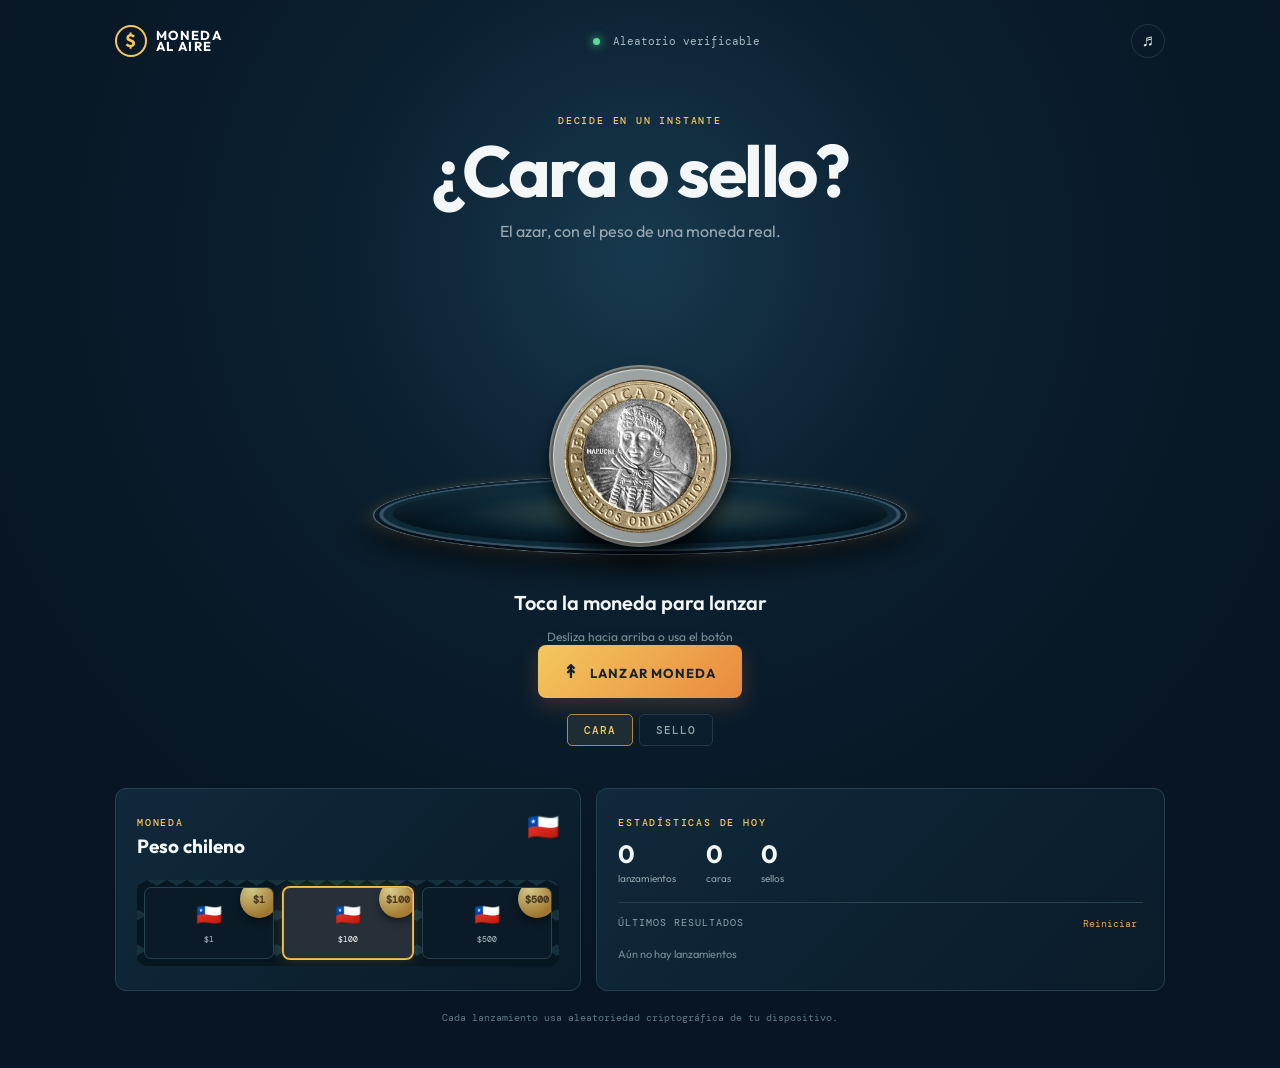
==== index.html @ 04840268 "Incorporar monedas chilenas realistas de 1 100 y 500 pesos" ====
<!doctype html>
<html lang="es">
<head>
  <meta charset="UTF-8" />
  <meta name="viewport" content="width=device-width, initial-scale=1.0" />
  <meta name="theme-color" content="#071524" />
  <meta name="apple-mobile-web-app-capable" content="yes" />
  <meta name="apple-mobile-web-app-status-bar-style" content="black-translucent" />
  <link rel="icon" href="icon.svg" type="image/svg+xml" />
  <link rel="apple-touch-icon" href="icon.svg" />
  <link rel="manifest" href="manifest.webmanifest" />
  <title>Moneda al Aire</title>
  <link rel="preconnect" href="https://fonts.googleapis.com">
  <link rel="preconnect" href="https://fonts.gstatic.com" crossorigin>
  <link href="https://fonts.googleapis.com/css2?family=DM+Mono:wght@400;500&family=Outfit:wght@400;500;600;700&display=swap" rel="stylesheet">
  <link rel="stylesheet" href="styles.css" />
  <link rel="stylesheet" href="physics.css" />
</head>
<body>
  <main class="app-shell">
    <header>
      <a class="brand" href="#"><span class="brand-coin">$</span><span>MONEDA<br>AL AIRE</span></a>
      <div class="fairness"><span></span> Aleatorio verificable</div>
      <button id="soundBtn" class="icon-btn" aria-label="Activar o desactivar sonido">♬</button>
    </header>

    <section class="hero">
      <div class="eyebrow">DECIDE EN UN INSTANTE</div>
      <h1>¿Cara o sello?</h1>
      <p>El azar, con el peso de una moneda real.</p>
    </section>

    <section class="stage" aria-live="polite">
      <div class="arena" aria-hidden="true"><span class="arena-rim"></span><span class="arena-mark">MONEDA AL AIRE</span></div>
      <div class="coin-rig" id="coinRig">
        <div class="coin-shadow"></div>
        <button id="coin" class="coin clp" aria-label="Lanzar moneda">
          <span class="coin-edge"></span>
          <span class="coin-face heads"><img src="assets/coins/clp100-heads.png" alt="Anverso de moneda chilena de 100 pesos: mujer mapuche" /></span>
          <span class="coin-face tails"><img src="assets/coins/clp100-tails.jpg" alt="Reverso de moneda chilena de 100 pesos: Escudo Nacional" /></span>
        </button>
      </div>
      <div id="result" class="result">Toca la moneda para lanzar</div>
      <p id="hint" class="hint">Desliza hacia arriba o usa el botón</p>
    </section>

    <section class="controls">
      <button id="flipBtn" class="flip-btn"><span>↟</span> LANZAR MONEDA</button>
      <div class="choice-row" role="group" aria-label="Tu elección">
        <button class="choice active" data-choice="Cara">CARA</button>
        <button class="choice" data-choice="Sello">SELLO</button>
      </div>
    </section>

    <section class="panel-grid">
      <article class="panel currency-panel">
        <div class="panel-top"><div><span class="label">MONEDA</span><h2 id="currencyName">Peso chileno</h2></div><span id="currencyFlag" class="flag">🇨🇱</span></div>
        <div class="coin-picker" id="coinPicker">
          <button class="currency" data-currency="clp1" data-name="$1 chileno · histórica" data-flag="🇨🇱" data-unit="$1" data-mass="2.20" data-diameter="15.5" data-thickness="1.36" data-heads="assets/coins/clp1-heads.png" data-tails="assets/coins/clp1-tails.jpg"><span>🇨🇱</span><small>$1</small></button>
          <button class="currency selected" data-currency="clp" data-name="$100 chileno" data-flag="🇨🇱" data-unit="$100" data-mass="7.58" data-diameter="23.5" data-thickness="1.70" data-heads="assets/coins/clp100-heads.png" data-tails="assets/coins/clp100-tails.jpg"><span>🇨🇱</span><small>$100</small></button>
          <button class="currency" data-currency="clp500" data-name="$500 chileno" data-flag="🇨🇱" data-unit="$500" data-mass="6.5" data-diameter="26" data-thickness="1.55" data-heads="assets/coins/clp500-heads.png" data-tails="assets/coins/clp500-tails.jpg"><span>🇨🇱</span><small>$500</small></button>
        </div>
      </article>
      <article class="panel stats-panel">
        <span class="label">ESTADÍSTICAS DE HOY</span>
        <div class="stats"><div><b id="totalFlips">0</b><span>lanzamientos</span></div><div><b id="headsCount">0</b><span>caras</span></div><div><b id="tailsCount">0</b><span>sellos</span></div></div>
        <div class="history-title"><span>ÚLTIMOS RESULTADOS</span><button id="resetBtn">Reiniciar</button></div>
        <div id="history" class="history"><span class="empty">Aún no hay lanzamientos</span></div>
      </article>
    </section>
    <p class="footnote">Cada lanzamiento usa aleatoriedad criptográfica de tu dispositivo.</p>
  </main>
  <script src="app-v2.js"></script>
</body>
</html>
---- styles.css ----
:root{--ink:#f4f7f7;--muted:#9aaab2;--line:#213442;--navy:#071524;--panel:#0b1e2d;--accent:#f7c85b;--orange:#e98238}*{box-sizing:border-box}body{margin:0;color:var(--ink);font-family:Outfit,system-ui;background:radial-gradient(circle at 50% 24%,#17394d 0,#0b2030 29%,#071524 67%);min-height:100vh}.app-shell{width:min(1050px,92vw);margin:auto;padding:24px 0 34px}header{display:flex;align-items:center;justify-content:space-between}.brand{display:flex;gap:9px;align-items:center;color:#fff;text-decoration:none;font-weight:700;line-height:.87;letter-spacing:1.3px;font-size:13px}.brand-coin{border:2px solid var(--accent);border-radius:50%;width:32px;height:32px;display:grid;place-items:center;color:var(--accent);font-size:18px}.fairness{font-family:'DM Mono';font-size:11px;color:#a8bac3}.fairness span{display:inline-block;width:7px;height:7px;border-radius:50%;background:#59db9b;box-shadow:0 0 10px #59db9b;margin-right:6px}.icon-btn{border:1px solid var(--line);background:transparent;color:#dbe6e6;border-radius:50%;width:34px;height:34px;font-size:17px}.hero{text-align:center;margin-top:56px}.eyebrow,.label{font:500 10px 'DM Mono';letter-spacing:1.8px;color:var(--accent)}h1{font-size:clamp(42px,7vw,72px);letter-spacing:-2.6px;margin:8px 0 0;line-height:1}.hero p{color:var(--muted);margin:14px 0}.stage{height:342px;position:relative;display:grid;place-items:center;padding-top:10px}.coin-shadow{width:175px;height:28px;border-radius:50%;background:#02090f;filter:blur(12px);opacity:.8;position:absolute;top:259px}.coin{z-index:1;position:relative;width:174px;height:174px;border:0;border-radius:50%;padding:0;cursor:pointer;transform-style:preserve-3d;background:transparent;filter:drop-shadow(0 14px 9px #0008)}.coin-face{position:absolute;inset:0;border-radius:50%;backface-visibility:hidden;display:flex;flex-direction:column;align-items:center;justify-content:center;border:7px double #7a5423;box-shadow:inset 0 0 0 4px #d4a54a,inset 10px 10px 20px #fff5,inset -12px -9px 22px #532f13;color:#684317;text-shadow:0 1px #ffe8a5;background:radial-gradient(circle at 33% 25%,#ffe49a,#dcae4a 48%,#9d682a 100%)}.coin-face b{font-size:36px;line-height:.9}.coin-face small{font:500 9px 'DM Mono';letter-spacing:1.5px;text-align:center;margin:7px}.coin-face i{font-style:normal;font-size:29px;font-weight:700}.year{position:absolute;top:15px;font:8px 'DM Mono';letter-spacing:1px}.tails{transform:rotateY(180deg)}.usd .coin-face{background:radial-gradient(circle at 33% 25%,#fff,#b6bec1 50%,#596368);color:#344045;border-color:#4e5d61}.eur .coin-face{background:radial-gradient(circle at 33% 25%,#f6ee97,#d7a824 50%,#8b5a11);color:#714c0b;border-color:#775014}.jpy .coin-face{background:radial-gradient(circle at 33% 25%,#f6fafb,#becbd1 50%,#75868c);color:#32464d;border-color:#5c747d}.spinning{animation:flip 1.75s cubic-bezier(.18,.75,.24,1) forwards}@keyframes flip{0%{transform:translateY(0) rotateY(0)}18%{transform:translateY(-145px) rotateY(600deg)}64%{transform:translateY(-72px) rotateY(1700deg)}100%{transform:translateY(0) rotateY(var(--end))}}.result{position:absolute;top:280px;font-size:20px;font-weight:600}.hint{position:absolute;top:307px;font-size:12px;color:#79909b}.controls{text-align:center}.flip-btn{background:linear-gradient(135deg,#f4c85e,#e9893e);border:0;border-radius:8px;padding:15px 25px;color:#16232b;font:700 13px Outfit;letter-spacing:1.2px;box-shadow:0 7px 22px #e7863b38}.flip-btn span{font-size:18px;margin-right:7px}.choice-row{margin-top:16px;display:flex;justify-content:center;gap:6px}.choice{font:500 11px 'DM Mono';letter-spacing:1px;color:#97a7ac;padding:8px 16px;background:#0b1e2d;border:1px solid #233947;border-radius:5px}.choice.active{color:var(--accent);border-color:#b28a3d;background:#1d2d33}.panel-grid{display:grid;grid-template-columns:1fr 1.22fr;gap:15px;margin-top:42px}.panel{background:linear-gradient(135deg,#10293a,#0a1b29);border:1px solid #254151;border-radius:11px;padding:21px}.panel-top{display:flex;justify-content:space-between;align-items:flex-start}.panel h2{font-size:19px;margin:4px 0}.flag{font-size:26px}.coin-picker{display:flex;gap:9px;margin-top:18px}.currency{border:1px solid #284250;background:#0a1b27;color:#b9c8ce;border-radius:7px;padding:8px 6px;flex:1;font:10px 'DM Mono'}.currency span{font-size:21px;display:block;margin-bottom:3px}.currency.selected{border-color:#dfad4c;background:#273039;color:#fff}.stats{display:flex;gap:30px;margin:12px 0 17px}.stats div{display:flex;flex-direction:column}.stats b{font-size:25px;line-height:1}.stats span{font-size:10px;color:#8ca0aa;margin-top:5px}.history-title{border-top:1px solid #27404e;padding-top:13px;display:flex;justify-content:space-between;font:10px 'DM Mono';letter-spacing:1px;color:#91a5ae}.history-title button{color:#e5a951;background:none;border:0;font:10px 'DM Mono';cursor:pointer}.history{display:flex;gap:6px;align-items:center;min-height:31px;margin-top:7px}.history .item{width:27px;height:27px;border-radius:50%;display:grid;place-items:center;font-size:13px;border:1px solid #d7a546;color:#715222;background:#e6b34c}.history .item.tail{background:#87979b;color:#33434a;border-color:#9da9aa}.empty{font-size:11px;color:#758c97}.footnote{text-align:center;color:#607884;font:10px 'DM Mono';margin-top:20px}@media(max-width:650px){.fairness{display:none}.hero{margin-top:42px}.stage{height:318px}.panel-grid{grid-template-columns:1fr}.stats{gap:22px}.app-shell{padding-top:16px}.coin{width:155px;height:155px}.coin-shadow{top:242px}.result{top:264px}.hint{top:292px}}
---- physics.css ----
.stage{height:390px;perspective:900px;overflow:visible}
.arena{position:absolute;top:182px;width:min(520px,88vw);height:150px;border-radius:50%;transform:rotateX(65deg);background:radial-gradient(ellipse at 50% 40%,#193d4d 0,#0a2635 43%,#05131d 70%);border:4px solid #385365;box-shadow:inset 0 0 0 9px #0e2a39,inset 0 18px 35px #4e778329,0 30px 50px #000a}
.arena-rim{position:absolute;inset:-10px;border:1px solid #6b8390;border-radius:50%;box-shadow:0 0 22px #e7ba5530}
.arena-mark{position:absolute;width:100%;text-align:center;top:94px;color:#66808a;font:500 9px 'DM Mono';letter-spacing:3px}
.coin-rig{z-index:2;position:absolute;top:111px;width:180px;height:180px;transform-style:preserve-3d;will-change:transform}
.coin-rig .coin-shadow{width:152px;height:24px;left:14px;top:161px;opacity:.66;will-change:transform,opacity}
.coin-rig .coin{position:absolute;inset:0;margin:auto;width:var(--coin-size,174px);height:var(--coin-size,174px);will-change:transform;touch-action:none;user-select:none;-webkit-user-select:none;transition:width .28s ease,height .28s ease}
.coin-rig .coin::after{content:"";position:absolute;inset:8px;border-radius:50%;z-index:5;pointer-events:none;background:linear-gradient(125deg,#fff9 0%,#fff0 24%,#fff0 68%,#0005 100%);mix-blend-mode:soft-light}
.arena::after{content:"";position:absolute;inset:24px 70px;border-radius:50%;background:radial-gradient(ellipse,#f6cb6130 0,#f6cb6100 70%);filter:blur(7px)}
.coin-edge{position:absolute;inset:2px;border-radius:50%;transform:translateZ(calc(-1 * var(--edge-depth,6px)));background:repeating-linear-gradient(90deg,#586164 0 2px,#d4dad8 2px 3px,#8d6c2d 3px 5px);box-shadow:0 0 0 var(--edge-depth,6px) #8b8f8c}
.coin-face{box-shadow:inset 0 0 0 4px #d4a54a,inset 12px 13px 22px #fff7,inset -14px -12px 25px #532f13,0 0 0 2px #5d391b}
.coin-face{overflow:hidden;border:0;background:#9aa0a0!important;box-shadow:inset 0 0 0 1px #ffffff8c,0 0 0 2px #5d5b53,0 5px 12px #0007}
.coin-face img{position:absolute;inset:-1%;width:102%;height:102%;object-fit:cover;display:block;filter:contrast(1.09) saturate(.94) brightness(.98);transform:translateZ(1px);backface-visibility:hidden}
.clp1 .coin-face img{inset:-50%;width:200%;height:200%}
.coin-face::after{content:"";position:absolute;inset:0;border-radius:inherit;pointer-events:none;background:linear-gradient(125deg,#fff9 0%,#fff1 25%,#fff0 52%,#0005 100%);mix-blend-mode:soft-light;z-index:3}
.clp .coin-face{background:radial-gradient(circle at 34% 27%,#f7faf9 0 12%,#a9b3b5 48%,#d6a644 49%,#f4d06b 69%,#88511c 100%);border-color:#73501f;color:#4b5557;text-shadow:0 1px #fff8}
.clp1 .coin-face{background:radial-gradient(circle at 31% 22%,#f9ffff 0,#c4d0d1 38%,#758589 72%,#37464a 100%);border-color:#68797e;color:#344448;text-shadow:0 1px #fff9}
.clp500 .coin-face{background:radial-gradient(circle at 34% 27%,#fff0a0 0 44%,#adb8ba 45%,#f2f5ef 69%,#617176 100%);border-color:#66787b;color:#604719;text-shadow:0 1px #fff8}
.clp1 .coin-face b,.clp500 .coin-face b{font-size:22px;letter-spacing:-1px}
.clp1 .coin-face,.clp1 .coin-edge{border-radius:0;clip-path:polygon(29.3% 0,70.7% 0,100% 29.3%,100% 70.7%,70.7% 100%,29.3% 100%,0 70.7%,0 29.3%)}
.clp1 .coin-face::after{border-radius:0;clip-path:inherit}
.clp1 .coin-edge{background:linear-gradient(135deg,#eef1ef,#747c7d 42%,#cdd1cf 62%,#50595a);box-shadow:none;transform:translateZ(calc(-1 * var(--edge-depth,5px))) scale(1.035)}
.clp .coin-edge{background:repeating-linear-gradient(90deg,#705322 0 8px,#d8b251 8px 11px,#a9afb0 11px 18px,#50595c 18px 21px)}
.clp500 .coin-edge{background:repeating-linear-gradient(90deg,#4c5559 0 2px,#e5e8e3 2px 4px,#717b7d 4px 6px)}
.coin-face b,.coin-face small,.coin-face i,.coin-face .year{position:relative;z-index:2}
.coin-picker{padding:7px;border-radius:10px;overflow-x:auto;justify-content:flex-start;background-color:#071721;background-image:linear-gradient(30deg,#17303d 12%,transparent 12.5%,transparent 87%,#17303d 87.5%,#17303d),linear-gradient(150deg,#17303d 12%,transparent 12.5%,transparent 87%,#17303d 87.5%,#17303d);background-size:20px 35px;scrollbar-width:none}.coin-picker::-webkit-scrollbar{display:none}
.currency{position:relative;overflow:hidden;min-width:72px;min-height:72px;backdrop-filter:blur(5px)}
.currency::after{content:attr(data-unit);position:absolute;right:-5px;top:-8px;width:38px;height:38px;border-radius:50%;display:grid;place-items:center;color:#5b421b;font:bold 10px 'DM Mono';background:radial-gradient(circle at 30% 25%,#fff0a1,#c28d32 70%);box-shadow:0 4px 8px #0008;opacity:.82}
.currency.selected{box-shadow:0 0 0 1px #f2c153,0 0 16px #eeb84e38}
.result{top:335px}.hint{top:362px}
@media(max-width:650px){.stage{height:370px}.coin-rig{width:184px;height:184px;top:106px}.coin-rig .coin{width:min(var(--coin-size,155px),174px);height:min(var(--coin-size,155px),174px)}.coin-rig .coin-shadow{width:134px;left:25px;top:158px}.arena{top:176px;height:135px}.result{top:321px}.hint{top:348px}}
@media(prefers-reduced-motion:reduce){.coin-rig,.coin,.coin-shadow{animation-duration:.01ms!important}}
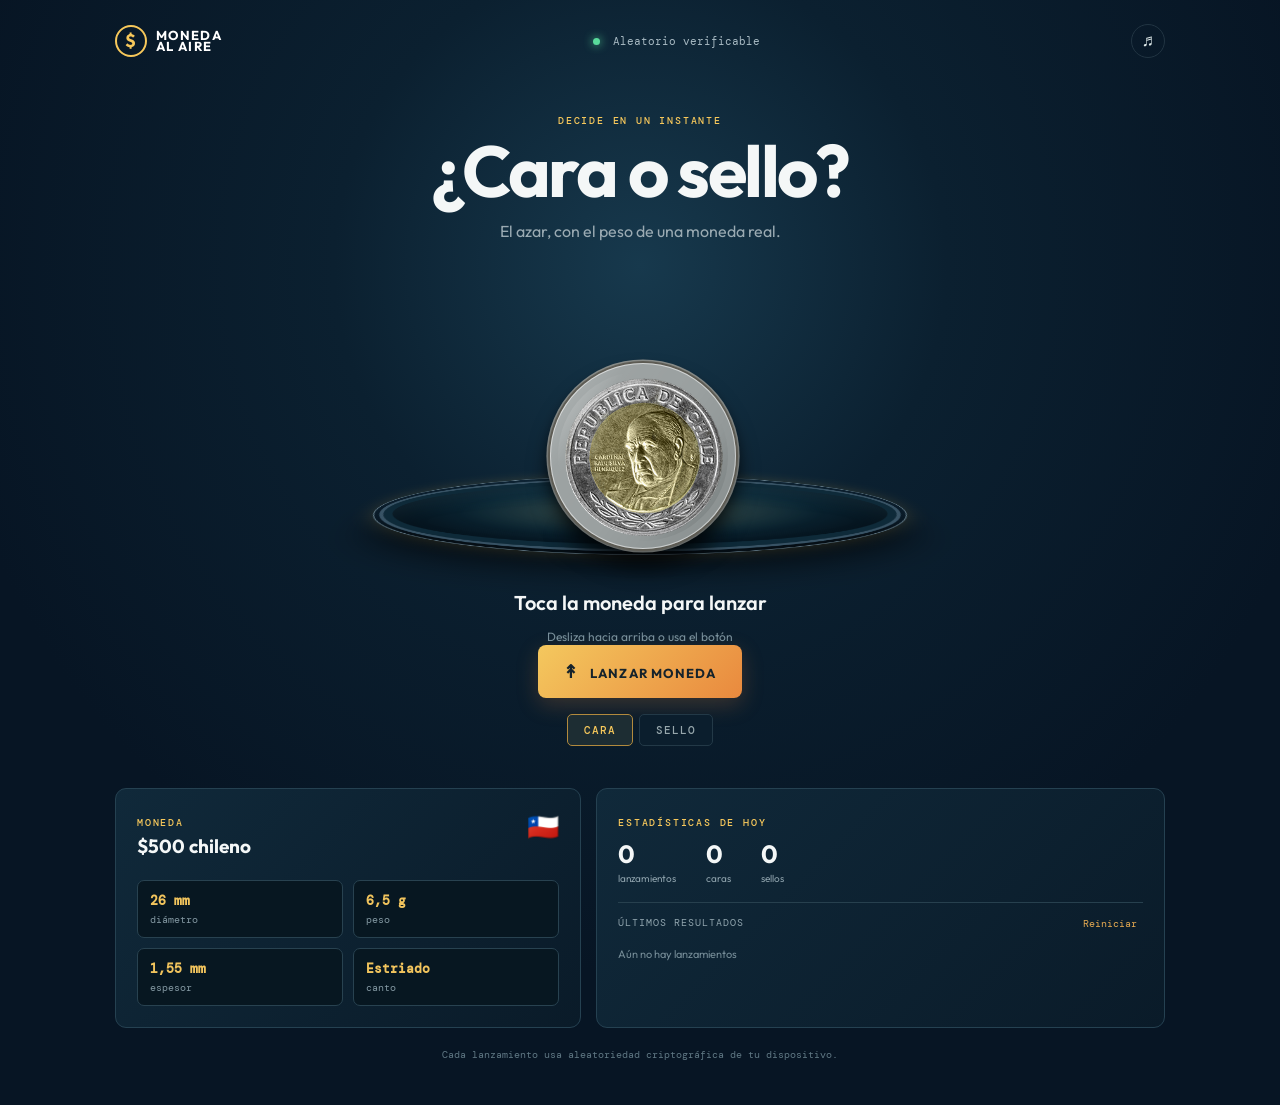
==== commit da7d6d2a: "Dejar solo la moneda chilena de 500 pesos" ====
--- a/index.html
+++ b/index.html
@@ -32,12 +32,12 @@
 
     <section class="stage" aria-live="polite">
       <div class="arena" aria-hidden="true"><span class="arena-rim"></span><span class="arena-mark">MONEDA AL AIRE</span></div>
-      <div class="coin-rig" id="coinRig">
+      <div class="coin-rig" id="coinRig" style="--coin-size:186px;--edge-depth:5.6px">
         <div class="coin-shadow"></div>
-        <button id="coin" class="coin clp" aria-label="Lanzar moneda">
+        <button id="coin" class="coin clp500" data-mass="6.5" data-thickness="1.55" aria-label="Lanzar moneda chilena de 500 pesos">
           <span class="coin-edge"></span>
-          <span class="coin-face heads"><img src="assets/coins/clp100-heads.png" alt="Anverso de moneda chilena de 100 pesos: mujer mapuche" /></span>
-          <span class="coin-face tails"><img src="assets/coins/clp100-tails.jpg" alt="Reverso de moneda chilena de 100 pesos: Escudo Nacional" /></span>
+          <span class="coin-face heads"><img src="assets/coins/clp500-heads.png" alt="Anverso de moneda chilena de 500 pesos: cardenal Raúl Silva Henríquez" /></span>
+          <span class="coin-face tails"><img src="assets/coins/clp500-tails.jpg" alt="Reverso de moneda chilena de 500 pesos" /></span>
         </button>
       </div>
       <div id="result" class="result">Toca la moneda para lanzar</div>
@@ -54,11 +54,12 @@
 
     <section class="panel-grid">
       <article class="panel currency-panel">
-        <div class="panel-top"><div><span class="label">MONEDA</span><h2 id="currencyName">Peso chileno</h2></div><span id="currencyFlag" class="flag">🇨🇱</span></div>
-        <div class="coin-picker" id="coinPicker">
-          <button class="currency" data-currency="clp1" data-name="$1 chileno · histórica" data-flag="🇨🇱" data-unit="$1" data-mass="2.20" data-diameter="15.5" data-thickness="1.36" data-heads="assets/coins/clp1-heads.png" data-tails="assets/coins/clp1-tails.jpg"><span>🇨🇱</span><small>$1</small></button>
-          <button class="currency selected" data-currency="clp" data-name="$100 chileno" data-flag="🇨🇱" data-unit="$100" data-mass="7.58" data-diameter="23.5" data-thickness="1.70" data-heads="assets/coins/clp100-heads.png" data-tails="assets/coins/clp100-tails.jpg"><span>🇨🇱</span><small>$100</small></button>
-          <button class="currency" data-currency="clp500" data-name="$500 chileno" data-flag="🇨🇱" data-unit="$500" data-mass="6.5" data-diameter="26" data-thickness="1.55" data-heads="assets/coins/clp500-heads.png" data-tails="assets/coins/clp500-tails.jpg"><span>🇨🇱</span><small>$500</small></button>
+        <div class="panel-top"><div><span class="label">MONEDA</span><h2 id="currencyName">$500 chileno</h2></div><span id="currencyFlag" class="flag">🇨🇱</span></div>
+        <div class="coin-specs" aria-label="Características físicas">
+          <span><b>26 mm</b> diámetro</span>
+          <span><b>6,5 g</b> peso</span>
+          <span><b>1,55 mm</b> espesor</span>
+          <span><b>Estriado</b> canto</span>
         </div>
       </article>
       <article class="panel stats-panel">
--- a/physics.css
+++ b/physics.css
@@ -11,22 +11,15 @@
 .coin-face{box-shadow:inset 0 0 0 4px #d4a54a,inset 12px 13px 22px #fff7,inset -14px -12px 25px #532f13,0 0 0 2px #5d391b}
 .coin-face{overflow:hidden;border:0;background:#9aa0a0!important;box-shadow:inset 0 0 0 1px #ffffff8c,0 0 0 2px #5d5b53,0 5px 12px #0007}
 .coin-face img{position:absolute;inset:-1%;width:102%;height:102%;object-fit:cover;display:block;filter:contrast(1.09) saturate(.94) brightness(.98);transform:translateZ(1px);backface-visibility:hidden}
-.clp1 .coin-face img{inset:-50%;width:200%;height:200%}
 .coin-face::after{content:"";position:absolute;inset:0;border-radius:inherit;pointer-events:none;background:linear-gradient(125deg,#fff9 0%,#fff1 25%,#fff0 52%,#0005 100%);mix-blend-mode:soft-light;z-index:3}
-.clp .coin-face{background:radial-gradient(circle at 34% 27%,#f7faf9 0 12%,#a9b3b5 48%,#d6a644 49%,#f4d06b 69%,#88511c 100%);border-color:#73501f;color:#4b5557;text-shadow:0 1px #fff8}
-.clp1 .coin-face{background:radial-gradient(circle at 31% 22%,#f9ffff 0,#c4d0d1 38%,#758589 72%,#37464a 100%);border-color:#68797e;color:#344448;text-shadow:0 1px #fff9}
 .clp500 .coin-face{background:radial-gradient(circle at 34% 27%,#fff0a0 0 44%,#adb8ba 45%,#f2f5ef 69%,#617176 100%);border-color:#66787b;color:#604719;text-shadow:0 1px #fff8}
-.clp1 .coin-face b,.clp500 .coin-face b{font-size:22px;letter-spacing:-1px}
-.clp1 .coin-face,.clp1 .coin-edge{border-radius:0;clip-path:polygon(29.3% 0,70.7% 0,100% 29.3%,100% 70.7%,70.7% 100%,29.3% 100%,0 70.7%,0 29.3%)}
-.clp1 .coin-face::after{border-radius:0;clip-path:inherit}
-.clp1 .coin-edge{background:linear-gradient(135deg,#eef1ef,#747c7d 42%,#cdd1cf 62%,#50595a);box-shadow:none;transform:translateZ(calc(-1 * var(--edge-depth,5px))) scale(1.035)}
-.clp .coin-edge{background:repeating-linear-gradient(90deg,#705322 0 8px,#d8b251 8px 11px,#a9afb0 11px 18px,#50595c 18px 21px)}
 .clp500 .coin-edge{background:repeating-linear-gradient(90deg,#4c5559 0 2px,#e5e8e3 2px 4px,#717b7d 4px 6px)}
 .coin-face b,.coin-face small,.coin-face i,.coin-face .year{position:relative;z-index:2}
 .coin-picker{padding:7px;border-radius:10px;overflow-x:auto;justify-content:flex-start;background-color:#071721;background-image:linear-gradient(30deg,#17303d 12%,transparent 12.5%,transparent 87%,#17303d 87.5%,#17303d),linear-gradient(150deg,#17303d 12%,transparent 12.5%,transparent 87%,#17303d 87.5%,#17303d);background-size:20px 35px;scrollbar-width:none}.coin-picker::-webkit-scrollbar{display:none}
 .currency{position:relative;overflow:hidden;min-width:72px;min-height:72px;backdrop-filter:blur(5px)}
 .currency::after{content:attr(data-unit);position:absolute;right:-5px;top:-8px;width:38px;height:38px;border-radius:50%;display:grid;place-items:center;color:#5b421b;font:bold 10px 'DM Mono';background:radial-gradient(circle at 30% 25%,#fff0a1,#c28d32 70%);box-shadow:0 4px 8px #0008;opacity:.82}
 .currency.selected{box-shadow:0 0 0 1px #f2c153,0 0 16px #eeb84e38}
+.coin-specs{display:grid;grid-template-columns:repeat(2,1fr);gap:10px;margin-top:18px}.coin-specs span{padding:11px 12px;border:1px solid #284250;border-radius:7px;background:#071721;color:#8499a3;font:10px 'DM Mono'}.coin-specs b{display:block;margin-bottom:4px;color:#f1c45d;font-size:13px}
 .result{top:335px}.hint{top:362px}
 @media(max-width:650px){.stage{height:370px}.coin-rig{width:184px;height:184px;top:106px}.coin-rig .coin{width:min(var(--coin-size,155px),174px);height:min(var(--coin-size,155px),174px)}.coin-rig .coin-shadow{width:134px;left:25px;top:158px}.arena{top:176px;height:135px}.result{top:321px}.hint{top:348px}}
 @media(prefers-reduced-motion:reduce){.coin-rig,.coin,.coin-shadow{animation-duration:.01ms!important}}
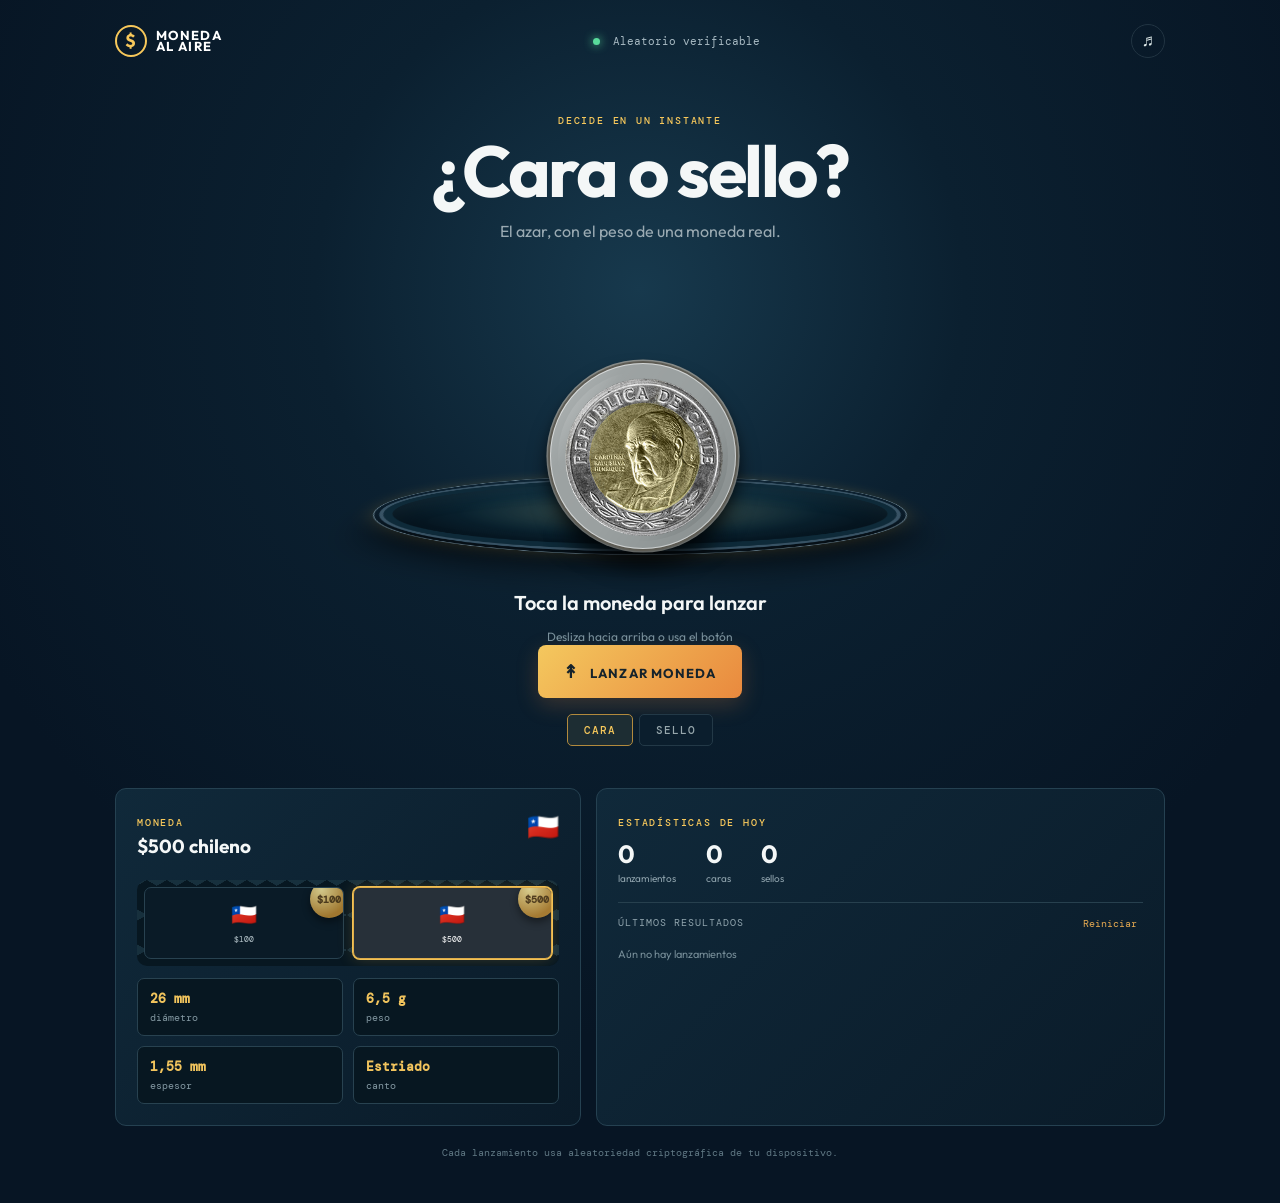
==== commit 2e29b1b2: "Restaurar moneda chilena de 100 pesos junto a 500" ====
--- a/index.html
+++ b/index.html
@@ -55,11 +55,15 @@
     <section class="panel-grid">
       <article class="panel currency-panel">
         <div class="panel-top"><div><span class="label">MONEDA</span><h2 id="currencyName">$500 chileno</h2></div><span id="currencyFlag" class="flag">🇨🇱</span></div>
+        <div class="coin-picker" id="coinPicker" aria-label="Seleccionar moneda chilena">
+          <button class="currency" data-currency="clp100" data-name="$100 chileno" data-unit="$100" data-mass="7.58" data-diameter="23.5" data-thickness="1.70" data-heads="assets/coins/clp100-heads.png" data-tails="assets/coins/clp100-tails.jpg"><span>🇨🇱</span><small>$100</small></button>
+          <button class="currency selected" data-currency="clp500" data-name="$500 chileno" data-unit="$500" data-mass="6.5" data-diameter="26" data-thickness="1.55" data-heads="assets/coins/clp500-heads.png" data-tails="assets/coins/clp500-tails.jpg"><span>🇨🇱</span><small>$500</small></button>
+        </div>
         <div class="coin-specs" aria-label="Características físicas">
-          <span><b>26 mm</b> diámetro</span>
-          <span><b>6,5 g</b> peso</span>
-          <span><b>1,55 mm</b> espesor</span>
-          <span><b>Estriado</b> canto</span>
+          <span><b id="specDiameter">26 mm</b> diámetro</span>
+          <span><b id="specMass">6,5 g</b> peso</span>
+          <span><b id="specThickness">1,55 mm</b> espesor</span>
+          <span><b id="specEdge">Estriado</b> canto</span>
         </div>
       </article>
       <article class="panel stats-panel">
--- a/physics.css
+++ b/physics.css
@@ -13,13 +13,15 @@
 .coin-face img{position:absolute;inset:-1%;width:102%;height:102%;object-fit:cover;display:block;filter:contrast(1.09) saturate(.94) brightness(.98);transform:translateZ(1px);backface-visibility:hidden}
 .coin-face::after{content:"";position:absolute;inset:0;border-radius:inherit;pointer-events:none;background:linear-gradient(125deg,#fff9 0%,#fff1 25%,#fff0 52%,#0005 100%);mix-blend-mode:soft-light;z-index:3}
 .clp500 .coin-face{background:radial-gradient(circle at 34% 27%,#fff0a0 0 44%,#adb8ba 45%,#f2f5ef 69%,#617176 100%);border-color:#66787b;color:#604719;text-shadow:0 1px #fff8}
+.clp100 .coin-face{background:radial-gradient(circle at 34% 27%,#f7faf9 0 44%,#d6a644 45%,#f4d06b 69%,#88511c 100%);border-color:#73501f;color:#4b5557;text-shadow:0 1px #fff8}
+.clp100 .coin-edge{background:repeating-linear-gradient(90deg,#705322 0 8px,#d8b251 8px 11px,#a9afb0 11px 18px,#50595c 18px 21px)}
 .clp500 .coin-edge{background:repeating-linear-gradient(90deg,#4c5559 0 2px,#e5e8e3 2px 4px,#717b7d 4px 6px)}
 .coin-face b,.coin-face small,.coin-face i,.coin-face .year{position:relative;z-index:2}
 .coin-picker{padding:7px;border-radius:10px;overflow-x:auto;justify-content:flex-start;background-color:#071721;background-image:linear-gradient(30deg,#17303d 12%,transparent 12.5%,transparent 87%,#17303d 87.5%,#17303d),linear-gradient(150deg,#17303d 12%,transparent 12.5%,transparent 87%,#17303d 87.5%,#17303d);background-size:20px 35px;scrollbar-width:none}.coin-picker::-webkit-scrollbar{display:none}
 .currency{position:relative;overflow:hidden;min-width:72px;min-height:72px;backdrop-filter:blur(5px)}
 .currency::after{content:attr(data-unit);position:absolute;right:-5px;top:-8px;width:38px;height:38px;border-radius:50%;display:grid;place-items:center;color:#5b421b;font:bold 10px 'DM Mono';background:radial-gradient(circle at 30% 25%,#fff0a1,#c28d32 70%);box-shadow:0 4px 8px #0008;opacity:.82}
 .currency.selected{box-shadow:0 0 0 1px #f2c153,0 0 16px #eeb84e38}
-.coin-specs{display:grid;grid-template-columns:repeat(2,1fr);gap:10px;margin-top:18px}.coin-specs span{padding:11px 12px;border:1px solid #284250;border-radius:7px;background:#071721;color:#8499a3;font:10px 'DM Mono'}.coin-specs b{display:block;margin-bottom:4px;color:#f1c45d;font-size:13px}
+.coin-specs{display:grid;grid-template-columns:repeat(2,1fr);gap:10px;margin-top:12px}.coin-specs span{padding:11px 12px;border:1px solid #284250;border-radius:7px;background:#071721;color:#8499a3;font:10px 'DM Mono'}.coin-specs b{display:block;margin-bottom:4px;color:#f1c45d;font-size:13px}
 .result{top:335px}.hint{top:362px}
 @media(max-width:650px){.stage{height:370px}.coin-rig{width:184px;height:184px;top:106px}.coin-rig .coin{width:min(var(--coin-size,155px),174px);height:min(var(--coin-size,155px),174px)}.coin-rig .coin-shadow{width:134px;left:25px;top:158px}.arena{top:176px;height:135px}.result{top:321px}.hint{top:348px}}
 @media(prefers-reduced-motion:reduce){.coin-rig,.coin,.coin-shadow{animation-duration:.01ms!important}}
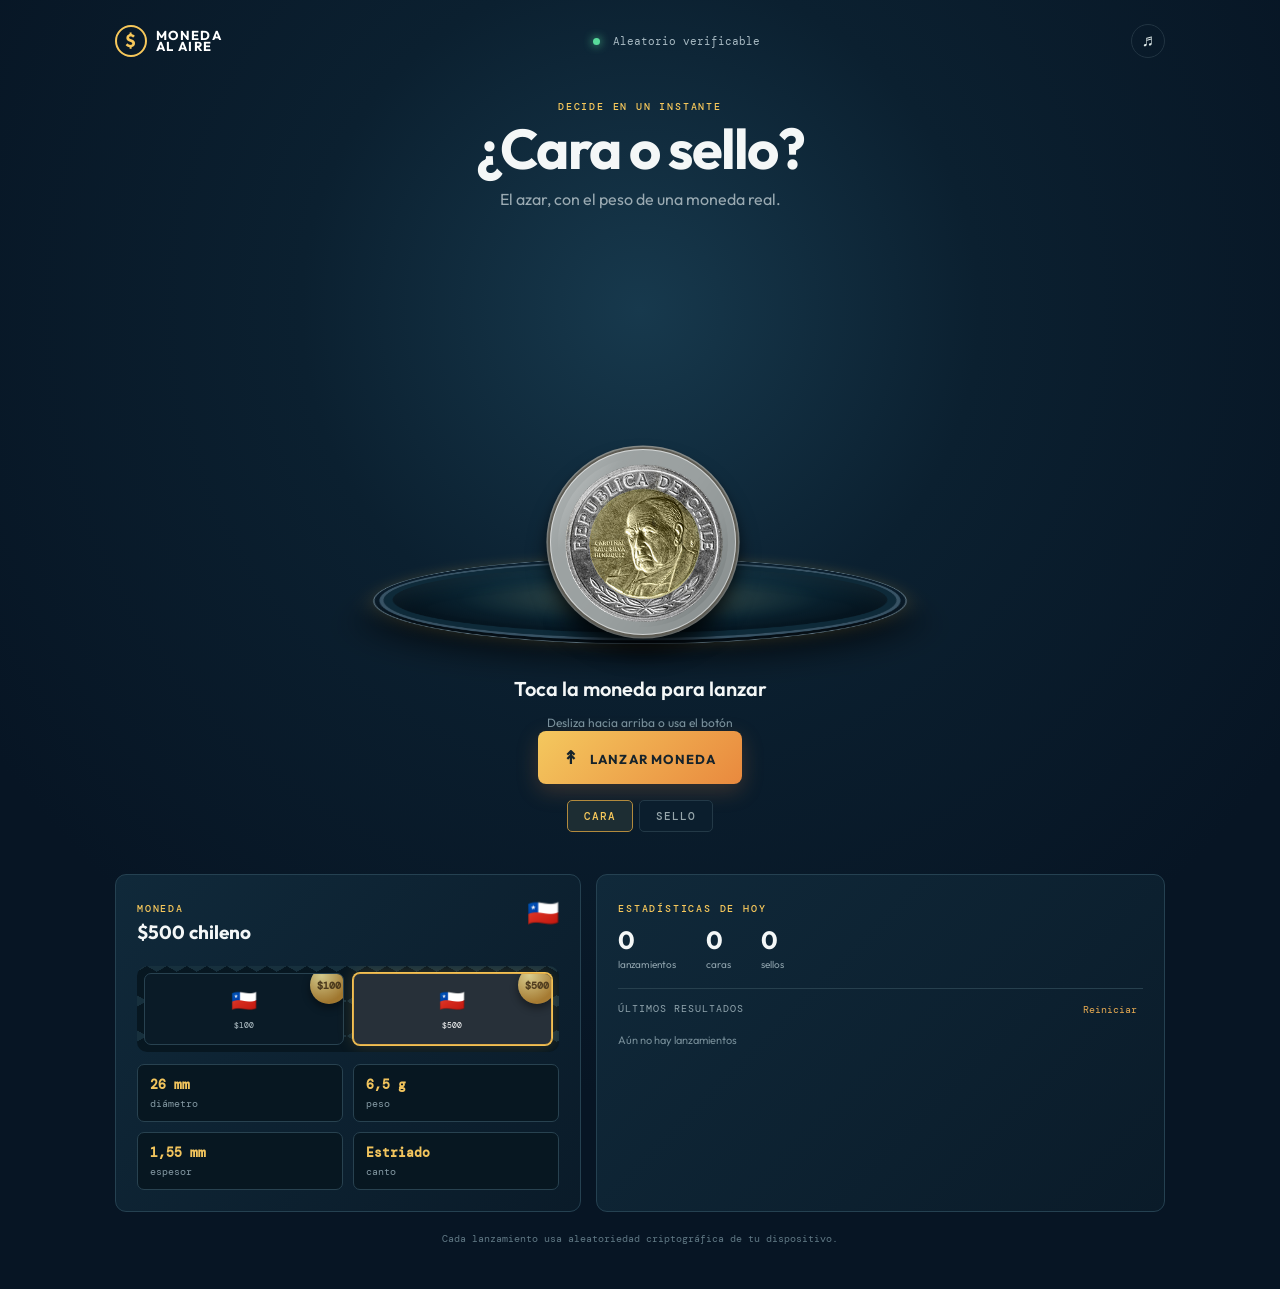
==== commit b86102f7: "Corregir sello y ampliar trayectoria de lanzamiento" ====
--- a/index.html
+++ b/index.html
@@ -14,7 +14,8 @@
   <link rel="preconnect" href="https://fonts.gstatic.com" crossorigin>
   <link href="https://fonts.googleapis.com/css2?family=DM+Mono:wght@400;500&family=Outfit:wght@400;500;600;700&display=swap" rel="stylesheet">
   <link rel="stylesheet" href="styles.css" />
-  <link rel="stylesheet" href="physics.css" />
+  <link rel="stylesheet" href="physics.css?v=5" />
+  <link rel="stylesheet" href="polish.css?v=5" />
 </head>
 <body>
   <main class="app-shell">
@@ -34,7 +35,7 @@
       <div class="arena" aria-hidden="true"><span class="arena-rim"></span><span class="arena-mark">MONEDA AL AIRE</span></div>
       <div class="coin-rig" id="coinRig" style="--coin-size:186px;--edge-depth:5.6px">
         <div class="coin-shadow"></div>
-        <button id="coin" class="coin clp500" data-mass="6.5" data-thickness="1.55" aria-label="Lanzar moneda chilena de 500 pesos">
+        <button id="coin" class="coin clp500" data-mass="6.5" data-thickness="1.55" data-heads="assets/coins/clp500-heads.png" data-tails="assets/coins/clp500-tails.jpg" aria-label="Lanzar moneda chilena de 500 pesos">
           <span class="coin-edge"></span>
           <span class="coin-face heads"><img src="assets/coins/clp500-heads.png" alt="Anverso de moneda chilena de 500 pesos: cardenal Raúl Silva Henríquez" /></span>
           <span class="coin-face tails"><img src="assets/coins/clp500-tails.jpg" alt="Reverso de moneda chilena de 500 pesos" /></span>
@@ -75,6 +76,6 @@
     </section>
     <p class="footnote">Cada lanzamiento usa aleatoriedad criptográfica de tu dispositivo.</p>
   </main>
-  <script src="app-v2.js"></script>
+  <script src="app-v2.js?v=5"></script>
 </body>
 </html>
--- a/physics.css
+++ b/physics.css
@@ -1,16 +1,20 @@
-.stage{height:390px;perspective:900px;overflow:visible}
-.arena{position:absolute;top:182px;width:min(520px,88vw);height:150px;border-radius:50%;transform:rotateX(65deg);background:radial-gradient(ellipse at 50% 40%,#193d4d 0,#0a2635 43%,#05131d 70%);border:4px solid #385365;box-shadow:inset 0 0 0 9px #0e2a39,inset 0 18px 35px #4e778329,0 30px 50px #000a}
+.stage{height:510px;perspective:1050px;overflow:visible}
+.arena{position:absolute;top:302px;width:min(520px,88vw);height:150px;border-radius:50%;transform:rotateX(65deg);background:radial-gradient(ellipse at 50% 40%,#193d4d 0,#0a2635 43%,#05131d 70%);border:4px solid #385365;box-shadow:inset 0 0 0 9px #0e2a39,inset 0 18px 35px #4e778329,0 30px 50px #000a}
 .arena-rim{position:absolute;inset:-10px;border:1px solid #6b8390;border-radius:50%;box-shadow:0 0 22px #e7ba5530}
 .arena-mark{position:absolute;width:100%;text-align:center;top:94px;color:#66808a;font:500 9px 'DM Mono';letter-spacing:3px}
-.coin-rig{z-index:2;position:absolute;top:111px;width:180px;height:180px;transform-style:preserve-3d;will-change:transform}
+.coin-rig{z-index:2;position:absolute;top:231px;width:180px;height:180px;transform-style:preserve-3d;will-change:transform}
 .coin-rig .coin-shadow{width:152px;height:24px;left:14px;top:161px;opacity:.66;will-change:transform,opacity}
 .coin-rig .coin{position:absolute;inset:0;margin:auto;width:var(--coin-size,174px);height:var(--coin-size,174px);will-change:transform;touch-action:none;user-select:none;-webkit-user-select:none;transition:width .28s ease,height .28s ease}
 .coin-rig .coin::after{content:"";position:absolute;inset:8px;border-radius:50%;z-index:5;pointer-events:none;background:linear-gradient(125deg,#fff9 0%,#fff0 24%,#fff0 68%,#0005 100%);mix-blend-mode:soft-light}
 .arena::after{content:"";position:absolute;inset:24px 70px;border-radius:50%;background:radial-gradient(ellipse,#f6cb6130 0,#f6cb6100 70%);filter:blur(7px)}
 .coin-edge{position:absolute;inset:2px;border-radius:50%;transform:translateZ(calc(-1 * var(--edge-depth,6px)));background:repeating-linear-gradient(90deg,#586164 0 2px,#d4dad8 2px 3px,#8d6c2d 3px 5px);box-shadow:0 0 0 var(--edge-depth,6px) #8b8f8c}
 .coin-face{box-shadow:inset 0 0 0 4px #d4a54a,inset 12px 13px 22px #fff7,inset -14px -12px 25px #532f13,0 0 0 2px #5d391b}
-.coin-face{overflow:hidden;border:0;background:#9aa0a0!important;box-shadow:inset 0 0 0 1px #ffffff8c,0 0 0 2px #5d5b53,0 5px 12px #0007}
-.coin-face img{position:absolute;inset:-1%;width:102%;height:102%;object-fit:cover;display:block;filter:contrast(1.09) saturate(.94) brightness(.98);transform:translateZ(1px);backface-visibility:hidden}
+.coin-face{overflow:hidden;border:0;background:#9aa0a0!important;box-shadow:inset 0 0 0 1px #ffffff8c,0 0 0 2px #5d5b53,0 5px 12px #0007;backface-visibility:hidden;-webkit-backface-visibility:hidden;transform-style:preserve-3d;-webkit-transform-style:preserve-3d}
+.coin-face.heads{transform:rotateY(0deg) translateZ(1px)}
+.coin-face.tails{transform:rotateY(180deg) translateZ(1px)}
+.coin[data-side] .coin-edge,.coin[data-side] .coin-face.tails{display:none!important}
+.coin[data-side] .coin-face.heads{display:block!important;visibility:visible!important;transform:none!important;z-index:20}
+.coin-face img{position:absolute;inset:-1%;width:102%;height:102%;object-fit:cover;display:block;filter:contrast(1.09) saturate(.94) brightness(.98);backface-visibility:hidden;-webkit-backface-visibility:hidden}
 .coin-face::after{content:"";position:absolute;inset:0;border-radius:inherit;pointer-events:none;background:linear-gradient(125deg,#fff9 0%,#fff1 25%,#fff0 52%,#0005 100%);mix-blend-mode:soft-light;z-index:3}
 .clp500 .coin-face{background:radial-gradient(circle at 34% 27%,#fff0a0 0 44%,#adb8ba 45%,#f2f5ef 69%,#617176 100%);border-color:#66787b;color:#604719;text-shadow:0 1px #fff8}
 .clp100 .coin-face{background:radial-gradient(circle at 34% 27%,#f7faf9 0 44%,#d6a644 45%,#f4d06b 69%,#88511c 100%);border-color:#73501f;color:#4b5557;text-shadow:0 1px #fff8}
@@ -22,6 +26,6 @@
 .currency::after{content:attr(data-unit);position:absolute;right:-5px;top:-8px;width:38px;height:38px;border-radius:50%;display:grid;place-items:center;color:#5b421b;font:bold 10px 'DM Mono';background:radial-gradient(circle at 30% 25%,#fff0a1,#c28d32 70%);box-shadow:0 4px 8px #0008;opacity:.82}
 .currency.selected{box-shadow:0 0 0 1px #f2c153,0 0 16px #eeb84e38}
 .coin-specs{display:grid;grid-template-columns:repeat(2,1fr);gap:10px;margin-top:12px}.coin-specs span{padding:11px 12px;border:1px solid #284250;border-radius:7px;background:#071721;color:#8499a3;font:10px 'DM Mono'}.coin-specs b{display:block;margin-bottom:4px;color:#f1c45d;font-size:13px}
-.result{top:335px}.hint{top:362px}
-@media(max-width:650px){.stage{height:370px}.coin-rig{width:184px;height:184px;top:106px}.coin-rig .coin{width:min(var(--coin-size,155px),174px);height:min(var(--coin-size,155px),174px)}.coin-rig .coin-shadow{width:134px;left:25px;top:158px}.arena{top:176px;height:135px}.result{top:321px}.hint{top:348px}}
+.result{top:455px}.hint{top:482px}
+@media(max-width:650px){.stage{height:470px}.coin-rig{width:184px;height:184px;top:201px}.coin-rig .coin{width:min(var(--coin-size,155px),174px);height:min(var(--coin-size,155px),174px)}.coin-rig .coin-shadow{width:134px;left:25px;top:158px}.arena{top:271px;height:135px}.result{top:421px}.hint{top:448px}}
 @media(prefers-reduced-motion:reduce){.coin-rig,.coin,.coin-shadow{animation-duration:.01ms!important}}
--- a/polish.css
+++ b/polish.css
@@ -0,0 +1,23 @@
+.hero {
+  margin-top: 42px;
+}
+
+h1 {
+  font-size: clamp(34px, 5.2vw, 56px);
+  letter-spacing: -1.9px;
+}
+
+.hero p {
+  margin-block: 12px;
+}
+
+@media (max-width: 650px) {
+  .hero {
+    margin-top: 30px;
+  }
+
+  h1 {
+    font-size: clamp(32px, 10vw, 43px);
+    letter-spacing: -1.2px;
+  }
+}
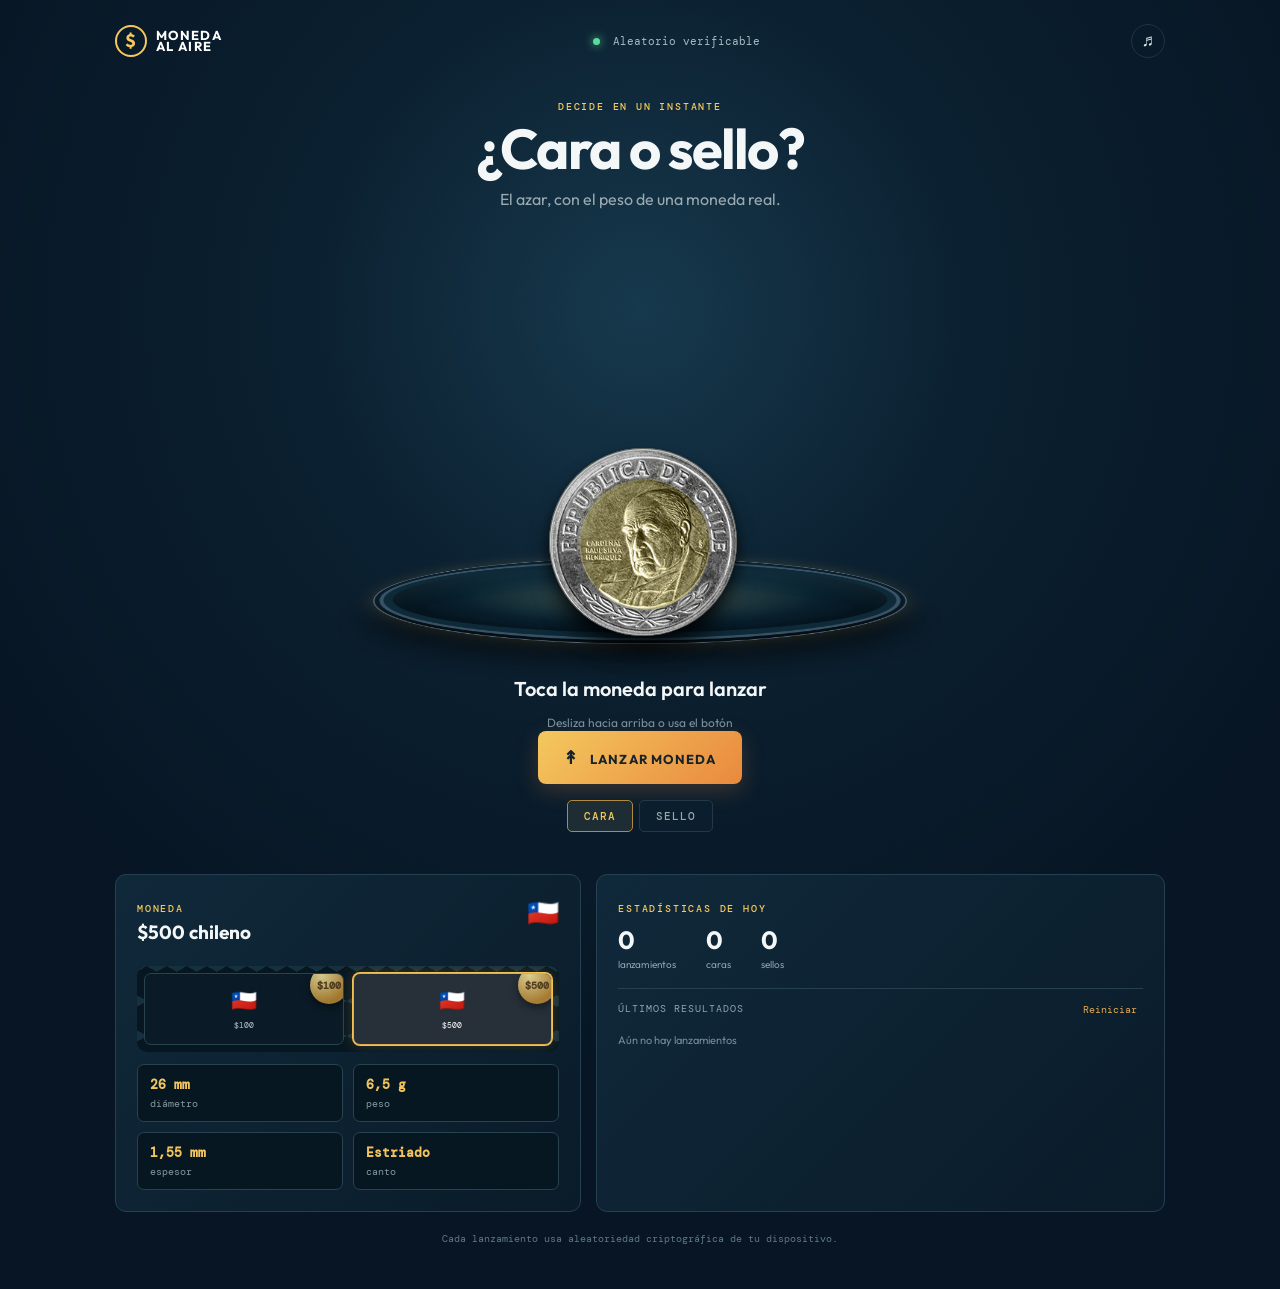
==== commit 87d72db6: "Mejorar grosor del canto vuelo y sonido metálico" ====
--- a/index.html
+++ b/index.html
@@ -14,8 +14,8 @@
   <link rel="preconnect" href="https://fonts.gstatic.com" crossorigin>
   <link href="https://fonts.googleapis.com/css2?family=DM+Mono:wght@400;500&family=Outfit:wght@400;500;600;700&display=swap" rel="stylesheet">
   <link rel="stylesheet" href="styles.css" />
-  <link rel="stylesheet" href="physics.css?v=5" />
-  <link rel="stylesheet" href="polish.css?v=5" />
+  <link rel="stylesheet" href="physics.css?v=7" />
+  <link rel="stylesheet" href="polish.css?v=7" />
 </head>
 <body>
   <main class="app-shell">
@@ -33,7 +33,7 @@
 
     <section class="stage" aria-live="polite">
       <div class="arena" aria-hidden="true"><span class="arena-rim"></span><span class="arena-mark">MONEDA AL AIRE</span></div>
-      <div class="coin-rig" id="coinRig" style="--coin-size:186px;--edge-depth:5.6px">
+      <div class="coin-rig" id="coinRig" style="--coin-size:186px;--edge-depth:10px">
         <div class="coin-shadow"></div>
         <button id="coin" class="coin clp500" data-mass="6.5" data-thickness="1.55" data-heads="assets/coins/clp500-heads.png" data-tails="assets/coins/clp500-tails.jpg" aria-label="Lanzar moneda chilena de 500 pesos">
           <span class="coin-edge"></span>
@@ -76,6 +76,6 @@
     </section>
     <p class="footnote">Cada lanzamiento usa aleatoriedad criptográfica de tu dispositivo.</p>
   </main>
-  <script src="app-v2.js?v=5"></script>
+  <script src="app-v2.js?v=7"></script>
 </body>
 </html>
--- a/physics.css
+++ b/physics.css
@@ -7,14 +7,19 @@
 .coin-rig .coin{position:absolute;inset:0;margin:auto;width:var(--coin-size,174px);height:var(--coin-size,174px);will-change:transform;touch-action:none;user-select:none;-webkit-user-select:none;transition:width .28s ease,height .28s ease}
 .coin-rig .coin::after{content:"";position:absolute;inset:8px;border-radius:50%;z-index:5;pointer-events:none;background:linear-gradient(125deg,#fff9 0%,#fff0 24%,#fff0 68%,#0005 100%);mix-blend-mode:soft-light}
 .arena::after{content:"";position:absolute;inset:24px 70px;border-radius:50%;background:radial-gradient(ellipse,#f6cb6130 0,#f6cb6100 70%);filter:blur(7px)}
-.coin-edge{position:absolute;inset:2px;border-radius:50%;transform:translateZ(calc(-1 * var(--edge-depth,6px)));background:repeating-linear-gradient(90deg,#586164 0 2px,#d4dad8 2px 3px,#8d6c2d 3px 5px);box-shadow:0 0 0 var(--edge-depth,6px) #8b8f8c}
+.coin-edge{position:absolute;inset:2px;border-radius:50%;transform:translateZ(calc(-.5 * var(--edge-depth,10px)));transform-style:preserve-3d;-webkit-transform-style:preserve-3d;background:repeating-linear-gradient(90deg,#586164 0 2px,#d4dad8 2px 3px,#8d6c2d 3px 5px);box-shadow:0 0 0 3px #747d7e}
+.coin-edge::before,.coin-edge::after{content:"";position:absolute;inset:0;border-radius:50%;background:inherit;box-shadow:inset 0 0 12px #fff7,0 0 0 2px #5b6263;backface-visibility:hidden;-webkit-backface-visibility:hidden}
+.coin-edge::before{transform:translateZ(calc(.5 * var(--edge-depth,10px)))}
+.coin-edge::after{transform:translateZ(calc(-.5 * var(--edge-depth,10px)))}
 .coin-face{box-shadow:inset 0 0 0 4px #d4a54a,inset 12px 13px 22px #fff7,inset -14px -12px 25px #532f13,0 0 0 2px #5d391b}
-.coin-face{overflow:hidden;border:0;background:#9aa0a0!important;box-shadow:inset 0 0 0 1px #ffffff8c,0 0 0 2px #5d5b53,0 5px 12px #0007;backface-visibility:hidden;-webkit-backface-visibility:hidden;transform-style:preserve-3d;-webkit-transform-style:preserve-3d}
+.coin-face{overflow:hidden;border:0;background:#9aa0a0!important;box-shadow:inset 0 0 0 1px #ffffff73,0 0 0 1px #62625d,0 5px 12px #0007;backface-visibility:hidden;-webkit-backface-visibility:hidden;transform-style:preserve-3d;-webkit-transform-style:preserve-3d}
 .coin-face.heads{transform:rotateY(0deg) translateZ(1px)}
 .coin-face.tails{transform:rotateY(180deg) translateZ(1px)}
 .coin[data-side] .coin-edge,.coin[data-side] .coin-face.tails{display:none!important}
 .coin[data-side] .coin-face.heads{display:block!important;visibility:visible!important;transform:none!important;z-index:20}
-.coin-face img{position:absolute;inset:-1%;width:102%;height:102%;object-fit:cover;display:block;filter:contrast(1.09) saturate(.94) brightness(.98);backface-visibility:hidden;-webkit-backface-visibility:hidden}
+.coin.in-flight .coin-face{visibility:hidden!important}
+.coin.in-flight .coin-edge{display:block!important;visibility:visible!important}
+.coin-face img{position:absolute;inset:-10%;width:120%;height:120%;object-fit:cover;display:block;filter:contrast(1.09) saturate(.94) brightness(.98);backface-visibility:hidden;-webkit-backface-visibility:hidden}
 .coin-face::after{content:"";position:absolute;inset:0;border-radius:inherit;pointer-events:none;background:linear-gradient(125deg,#fff9 0%,#fff1 25%,#fff0 52%,#0005 100%);mix-blend-mode:soft-light;z-index:3}
 .clp500 .coin-face{background:radial-gradient(circle at 34% 27%,#fff0a0 0 44%,#adb8ba 45%,#f2f5ef 69%,#617176 100%);border-color:#66787b;color:#604719;text-shadow:0 1px #fff8}
 .clp100 .coin-face{background:radial-gradient(circle at 34% 27%,#f7faf9 0 44%,#d6a644 45%,#f4d06b 69%,#88511c 100%);border-color:#73501f;color:#4b5557;text-shadow:0 1px #fff8}
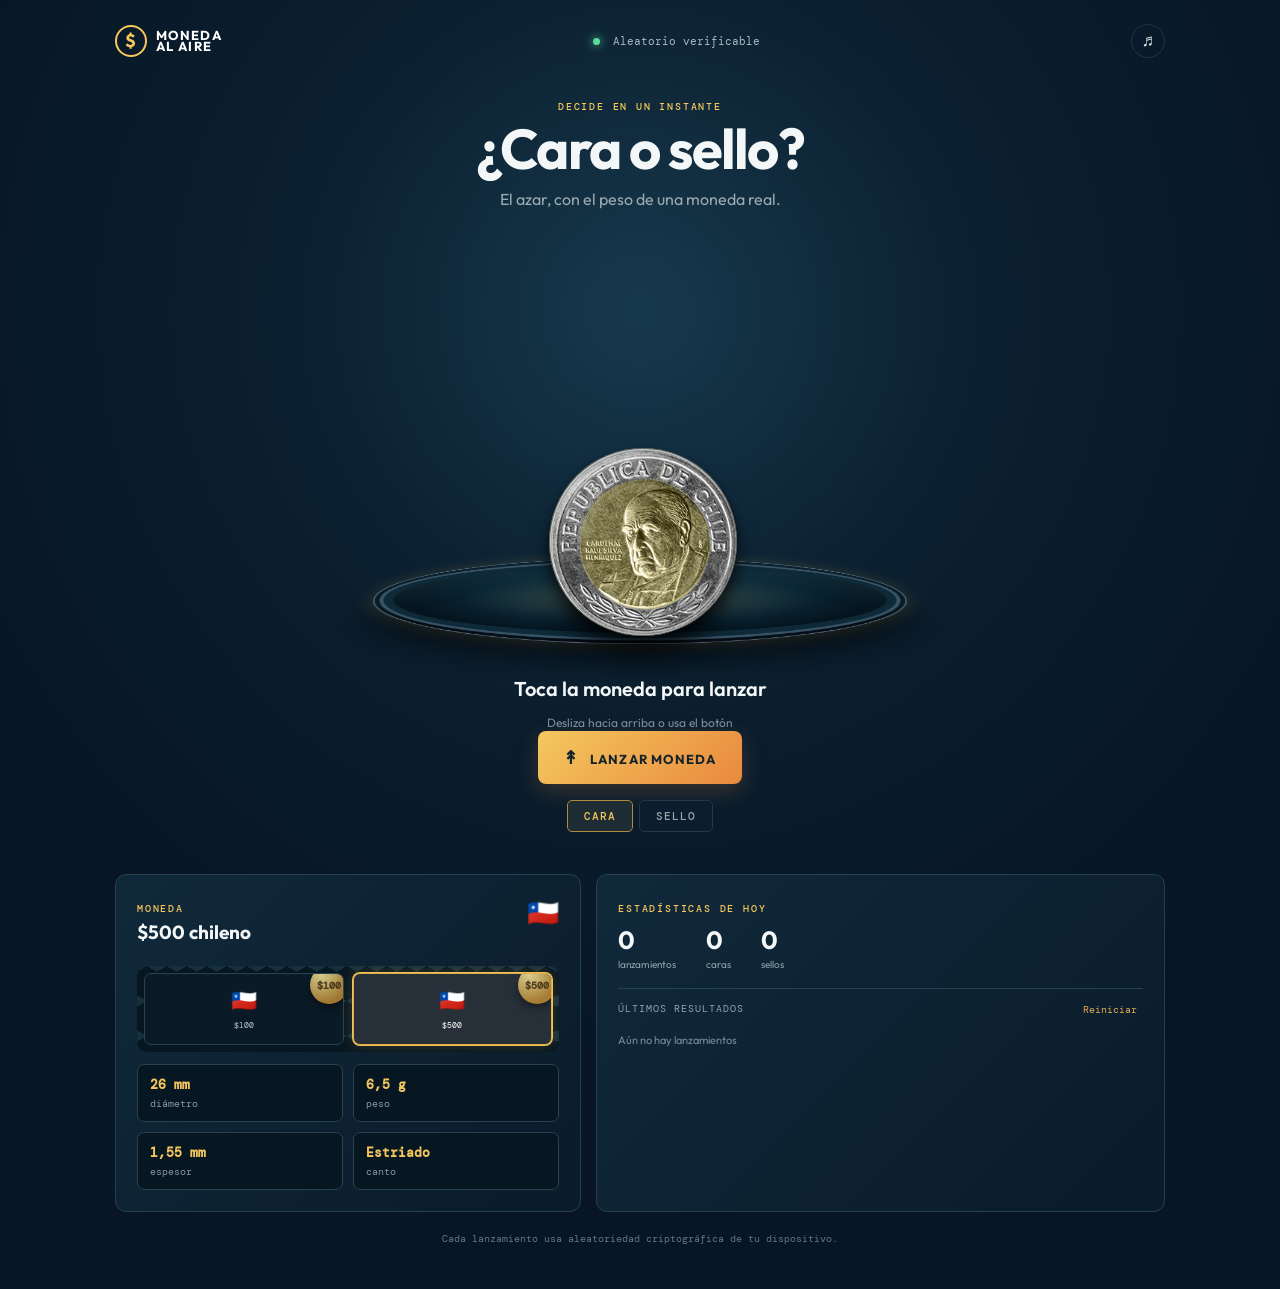
==== commit 2e16ba32: "Recorta las caras durante el vuelo" ====
--- a/index.html
+++ b/index.html
@@ -14,8 +14,8 @@
   <link rel="preconnect" href="https://fonts.gstatic.com" crossorigin>
   <link href="https://fonts.googleapis.com/css2?family=DM+Mono:wght@400;500&family=Outfit:wght@400;500;600;700&display=swap" rel="stylesheet">
   <link rel="stylesheet" href="styles.css" />
-  <link rel="stylesheet" href="physics.css?v=7" />
-  <link rel="stylesheet" href="polish.css?v=7" />
+  <link rel="stylesheet" href="physics.css?v=9" />
+  <link rel="stylesheet" href="polish.css?v=9" />
 </head>
 <body>
   <main class="app-shell">
@@ -33,7 +33,7 @@
 
     <section class="stage" aria-live="polite">
       <div class="arena" aria-hidden="true"><span class="arena-rim"></span><span class="arena-mark">MONEDA AL AIRE</span></div>
-      <div class="coin-rig" id="coinRig" style="--coin-size:186px;--edge-depth:10px">
+      <div class="coin-rig" id="coinRig" style="--coin-size:186px;--edge-depth:16px">
         <div class="coin-shadow"></div>
         <button id="coin" class="coin clp500" data-mass="6.5" data-thickness="1.55" data-heads="assets/coins/clp500-heads.png" data-tails="assets/coins/clp500-tails.jpg" aria-label="Lanzar moneda chilena de 500 pesos">
           <span class="coin-edge"></span>
@@ -76,6 +76,6 @@
     </section>
     <p class="footnote">Cada lanzamiento usa aleatoriedad criptográfica de tu dispositivo.</p>
   </main>
-  <script src="app-v2.js?v=7"></script>
+  <script src="app-v2.js?v=9"></script>
 </body>
 </html>
--- a/physics.css
+++ b/physics.css
@@ -5,6 +5,7 @@
 .coin-rig{z-index:2;position:absolute;top:231px;width:180px;height:180px;transform-style:preserve-3d;will-change:transform}
 .coin-rig .coin-shadow{width:152px;height:24px;left:14px;top:161px;opacity:.66;will-change:transform,opacity}
 .coin-rig .coin{position:absolute;inset:0;margin:auto;width:var(--coin-size,174px);height:var(--coin-size,174px);will-change:transform;touch-action:none;user-select:none;-webkit-user-select:none;transition:width .28s ease,height .28s ease}
+.coin-rig .coin:focus,.coin-rig .coin:focus-visible{outline:none!important;box-shadow:none!important;-webkit-tap-highlight-color:transparent}
 .coin-rig .coin::after{content:"";position:absolute;inset:8px;border-radius:50%;z-index:5;pointer-events:none;background:linear-gradient(125deg,#fff9 0%,#fff0 24%,#fff0 68%,#0005 100%);mix-blend-mode:soft-light}
 .arena::after{content:"";position:absolute;inset:24px 70px;border-radius:50%;background:radial-gradient(ellipse,#f6cb6130 0,#f6cb6100 70%);filter:blur(7px)}
 .coin-edge{position:absolute;inset:2px;border-radius:50%;transform:translateZ(calc(-.5 * var(--edge-depth,10px)));transform-style:preserve-3d;-webkit-transform-style:preserve-3d;background:repeating-linear-gradient(90deg,#586164 0 2px,#d4dad8 2px 3px,#8d6c2d 3px 5px);box-shadow:0 0 0 3px #747d7e}
@@ -17,9 +18,16 @@
 .coin-face.tails{transform:rotateY(180deg) translateZ(1px)}
 .coin[data-side] .coin-edge,.coin[data-side] .coin-face.tails{display:none!important}
 .coin[data-side] .coin-face.heads{display:block!important;visibility:visible!important;transform:none!important;z-index:20}
-.coin.in-flight .coin-face{visibility:hidden!important}
-.coin.in-flight .coin-edge{display:block!important;visibility:visible!important}
-.coin-face img{position:absolute;inset:-10%;width:120%;height:120%;object-fit:cover;display:block;filter:contrast(1.09) saturate(.94) brightness(.98);backface-visibility:hidden;-webkit-backface-visibility:hidden}
+.coin.in-flight .coin-face{display:block!important;visibility:visible!important;opacity:0;z-index:4;border-radius:50%!important;overflow:hidden!important;clip-path:circle(49.5% at 50% 50%);-webkit-clip-path:circle(49.5% at 50% 50%);isolation:isolate;contain:paint;transform:scaleY(.58)!important;animation-duration:.34s;animation-timing-function:steps(1,end);animation-iteration-count:infinite}
+.coin.in-flight .coin-face.heads{animation-name:flight-heads}
+.coin.in-flight .coin-face.tails{animation-name:flight-tails}
+.coin.in-flight .coin-edge{display:block!important;visibility:visible!important;opacity:1;z-index:8;inset:auto!important;left:-3%!important;top:calc(50% - 8px)!important;width:106%!important;height:var(--edge-depth,16px)!important;border-radius:50%!important;transform:none!important;background:repeating-linear-gradient(90deg,transparent 0 5px,#fff6 5px 6px,transparent 6px 10px),linear-gradient(180deg,#f9fbf9 0%,#c9cecc 17%,#737c7e 42%,#30383b 67%,#a9b0ae 84%,#e8ebe7 100%)!important;box-shadow:inset 0 2px 2px #fff,inset 0 -3px 3px #20282b,0 5px 8px #000b!important;animation:flight-edge .34s steps(1,end) infinite}
+.coin.in-flight .coin-edge::before{inset:1px 5px auto!important;width:auto!important;height:3px!important;border-radius:50%!important;transform:none!important;background:linear-gradient(90deg,#656d6f,#f7faf6 45%,#737b7d)!important;box-shadow:0 1px 1px #fff8!important}
+.coin.in-flight .coin-edge::after{inset:auto 5px 1px!important;width:auto!important;height:3px!important;border-radius:50%!important;transform:none!important;background:linear-gradient(90deg,#252d30,#737b7c 48%,#222a2d)!important;box-shadow:0 1px 2px #000!important}
+@keyframes flight-heads{0%,19%{opacity:1}20%,100%{opacity:0}}
+@keyframes flight-tails{0%,49%{opacity:0}50%,69%{opacity:1}70%,100%{opacity:0}}
+@keyframes flight-edge{0%,19%{opacity:.35}20%,49%{opacity:1}50%,69%{opacity:.35}70%,100%{opacity:1}}
+.coin-face img{position:absolute;inset:-10%;width:120%;height:120%;object-fit:cover;display:block;border-radius:50%;clip-path:circle(50% at 50% 50%);-webkit-clip-path:circle(50% at 50% 50%);filter:contrast(1.09) saturate(.94) brightness(.98);backface-visibility:hidden;-webkit-backface-visibility:hidden}
 .coin-face::after{content:"";position:absolute;inset:0;border-radius:inherit;pointer-events:none;background:linear-gradient(125deg,#fff9 0%,#fff1 25%,#fff0 52%,#0005 100%);mix-blend-mode:soft-light;z-index:3}
 .clp500 .coin-face{background:radial-gradient(circle at 34% 27%,#fff0a0 0 44%,#adb8ba 45%,#f2f5ef 69%,#617176 100%);border-color:#66787b;color:#604719;text-shadow:0 1px #fff8}
 .clp100 .coin-face{background:radial-gradient(circle at 34% 27%,#f7faf9 0 44%,#d6a644 45%,#f4d06b 69%,#88511c 100%);border-color:#73501f;color:#4b5557;text-shadow:0 1px #fff8}
